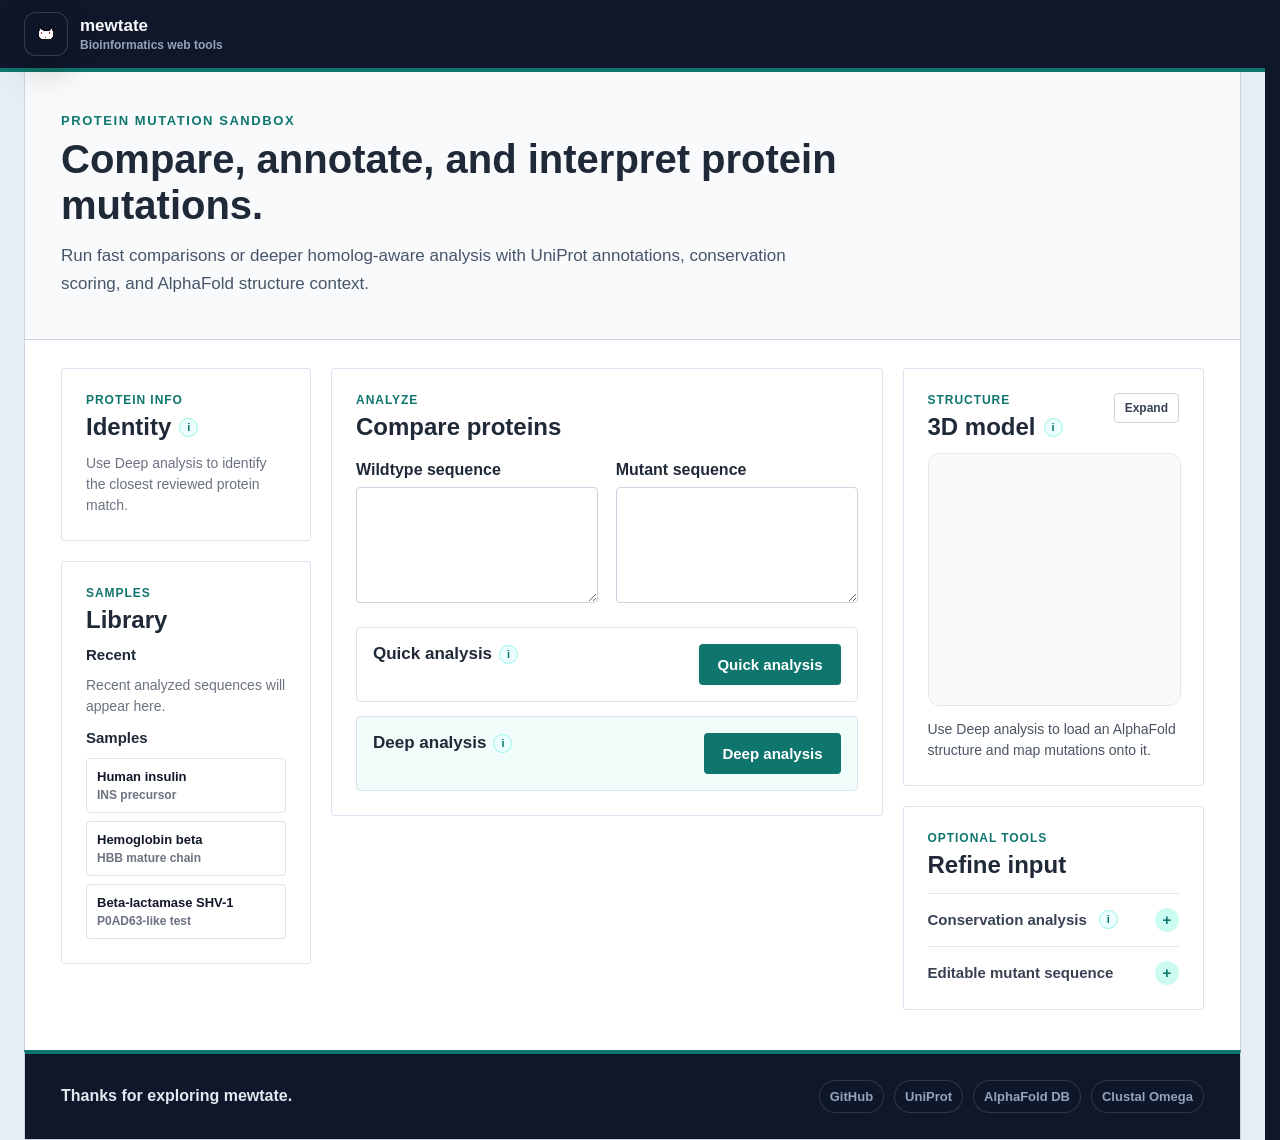
==== frontend/mutation-sandbox.html @ 22385731 "changed structure" ====
<!DOCTYPE html>
<html lang="en">
<head>
    <meta charset="UTF-8">
    <title>Mutation sandbox | mewtate</title>
    <link rel="icon" type="image/png" href="mewtateLogo.png">
    <link rel="stylesheet" href="style.css">
</head>
<body class="tool-page">
    <header class="site-header">
        <div class="brand-zone">
            <a class="brand-mark" href="index.html" aria-label="mewtate home">
                <img src="mewtateLogo.png" alt="mewtate logo">
            </a>
            <div class="brand-copy">
                <strong>mewtate</strong>
                <span>Bioinformatics web tools</span>
            </div>
        </div>
    </header>

    <main class="tool-main">
        <header class="tool-intro">
            <div>
                <p class="eyebrow">Protein mutation sandbox</p>
                <h1>Compare, annotate, and interpret protein mutations.</h1>
                <p class="hero-text">
                    Run fast comparisons or deeper homolog-aware analysis with UniProt annotations,
                    conservation scoring, and AlphaFold structure context.
                </p>
            </div>
        </header>

        <section class="workspace-grid">
            <div class="left-column">
                <aside class="panel info-panel">
                    <div class="panel-header compact">
                        <div>
                            <p class="panel-kicker">Protein info</p>
                            <h2>
                                Identity
                                <span class="info-tip" tabindex="0" data-tooltip="Deep analysis compares your sequence against UniProt matches so mewtate can show a likely protein name, organism, accession, and annotation source.">i</span>
                            </h2>
                        </div>
                    </div>

                    <div id="protein-info" class="protein-info">
                        <p class="empty-state">
                            Use Deep analysis to identify the closest reviewed protein match.
                        </p>
                    </div>
                </aside>

                <aside class="panel sequence-library-panel">
                    <div class="panel-header compact">
                        <div>
                            <p class="panel-kicker">Samples</p>
                            <h2>Library</h2>
                        </div>
                    </div>

                    <div class="sequence-library">
                        <h3>Recent</h3>
                        <div id="recent-sequences" class="sequence-list">
                            <p class="empty-state">Recent analyzed sequences will appear here.</p>
                        </div>

                        <h3>Samples</h3>
                        <div id="sample-sequences" class="sequence-list"></div>
                    </div>
                </aside>
            </div>

            <div class="main-column">
                <section class="panel sequence-panel">
                    <div class="panel-header">
                        <div>
                            <p class="panel-kicker">Analyze</p>
                            <h2>Compare proteins</h2>
                        </div>
                    </div>

                    <div class="sequence-input-grid">
                        <div>
                            <label for="wildtype-sequence">Wildtype sequence</label>
                            <textarea id="wildtype-sequence" rows="5"></textarea>
                        </div>

                        <div>
                            <label for="mutant-sequence">Mutant sequence</label>
                            <textarea id="mutant-sequence" rows="5"></textarea>
                        </div>
                    </div>

                    <div class="analysis-actions">
                        <div class="analysis-option">
                            <div>
                                <h3>
                                    Quick analysis
                                    <span class="info-tip" tabindex="0" data-tooltip="Compares wildtype and mutant sequences directly. It uses a pasted aligned FASTA if available, but skips remote homolog search and UniProt feature lookup.">i</span>
                                </h3>
                            </div>
                            <button id="quick-analysis-button">Quick analysis</button>
                        </div>

                        <div class="analysis-option deep-analysis">
                            <div>
                                <h3>
                                    Deep analysis
                                    <span class="info-tip" tabindex="0" data-tooltip="Runs the full workflow: identifies likely homologs, builds an alignment, calculates conservation, fetches UniProt functional regions, and maps mutations onto structure when possible.">i</span>
                                </h3>
                                <div id="deep-analysis-progress" class="progress-bar hidden">
                                    <span></span>
                                </div>
                                <p id="deep-analysis-status" class="tool-status"></p>
                            </div>
                            <button id="deep-analysis-button">Deep analysis</button>
                        </div>
                    </div>
                </section>

                <section id="results"></section>
            </div>

            <div class="right-column">
                <aside class="panel structure-panel" id="structure-panel">
                    <div class="panel-header compact">
                        <div>
                            <p class="panel-kicker">Structure</p>
                            <h2>
                                3D model
                                <span class="info-tip" tabindex="0" data-tooltip="When AlphaFold has a predicted structure for the matched protein, substitutions and deletions are highlighted near the affected residue positions.">i</span>
                            </h2>
                        </div>
                        <button id="structure-expand-button" class="icon-action" type="button">Expand</button>
                    </div>

                    <div id="structure-viewer" class="structure-viewer"></div>
                    <p id="structure-status" class="tool-status">
                        Use Deep analysis to load an AlphaFold structure and map mutations onto it.
                    </p>
                </aside>

                <aside class="panel tools-panel">
                    <div class="panel-header compact">
                        <div>
                            <p class="panel-kicker">Optional tools</p>
                            <h2>Refine input</h2>
                        </div>
                    </div>

                    <details class="tool-drawer">
                        <summary>
                            Conservation analysis
                            <span class="info-tip" tabindex="0" data-tooltip="Conservation estimates how often each residue is preserved across homologous proteins. Mutations at highly conserved positions are treated as more biologically important.">i</span>
                        </summary>
                        <div class="homolog-search">
                            <p class="tool-description">
                                Paste your own pre-aligned homolog sequences below. Quick and deep analysis will use
                                this custom alignment instead of an automatically generated homolog alignment.
                            </p>
                        </div>
                        <label for="aligned-fasta">Custom aligned FASTA</label>
                        <textarea id="aligned-fasta" rows="7" placeholder=">seq1&#10;MKTFFVLLL&#10;>seq2&#10;MKTFFILLL&#10;>seq3&#10;MKTYFVLLL"></textarea>
                    </details>

                    <details class="tool-drawer">
                        <summary>Editable mutant sequence</summary>
                        <button id="load-sequence-button">Load sequence into editor</button>

                        <div class="mutation-modes">
                            <button id="substitute-mode-button">Substitute</button>
                            <button id="insert-mode-button">Insert</button>
                            <button id="delete-mode-button">Delete</button>
                        </div>

                        <div id="sequence-editor"></div>

                        <h3>Amino acid palette</h3>
                        <div id="amino-acid-palette"></div>

                        <div id="amino-acid-legend" class="hidden">
                            <div class="legend">
                                <span class="legend-item aa-nonpolar">Nonpolar / hydrophobic</span>
                                <span class="legend-item aa-polar">Polar uncharged</span>
                                <span class="legend-item aa-positive">Positively charged</span>
                                <span class="legend-item aa-negative">Negatively charged</span>
                            </div>
                        </div>
                    </details>
                </aside>
            </div>
        </section>
    </main>

    <footer class="site-footer">
        <div>
            <p>Thanks for exploring mewtate.</p>
        </div>

        <div class="footer-links">
            <a href="https://github.com/Buuber28" target="_blank" rel="noreferrer">GitHub</a>
            <a href="https://www.uniprot.org/" target="_blank" rel="noreferrer">UniProt</a>
            <a href="https://alphafold.ebi.ac.uk/" target="_blank" rel="noreferrer">AlphaFold DB</a>
            <a href="https://www.ebi.ac.uk/jdispatcher/msa/clustalo" target="_blank" rel="noreferrer">Clustal Omega</a>
        </div>
    </footer>

    <script src="vendor/3Dmol-min.js"></script>
    <script src="app.js?v=conservation-details"></script>
</body>
</html>
---- frontend/style.css ----
html {
    min-height: 100%;
    background: #0f172a;
    scrollbar-gutter: stable;
}

body {
    font-family: Inter, Arial, sans-serif;
    background:
        radial-gradient(circle at 18% 0%, rgba(45, 212, 191, 0.12), transparent 30%),
        linear-gradient(135deg, #0f172a 0%, #111827 42%, #1f2937 100%);
    background-color: #0f172a;
    color: #dbe4f0;
    margin: 0;
    min-height: 100vh;
    overflow-y: scroll;
    padding: 0 24px 48px;
}

main {
    max-width: 1480px;
    margin: 0 auto;
}

.site-header {
    position: relative;
    top: 0;
    z-index: 15;
    display: flex;
    align-items: center;
    max-width: 1480px;
    margin: 0 auto 28px;
    padding: 14px 0;
}

.brand-zone {
    position: relative;
    display: flex;
    align-items: center;
    gap: 12px;
    width: fit-content;
}

.brand-mark {
    display: inline-flex;
    width: 42px;
    height: 42px;
    align-items: center;
    justify-content: center;
    overflow: hidden;
    border: 1px solid rgba(148, 163, 184, 0.28);
    border-radius: 12px;
    background: rgba(15, 23, 42, 0.72);
    box-shadow: 0 14px 34px rgba(0, 0, 0, 0.26);
}

.brand-mark img {
    width: 32px;
    height: 32px;
    object-fit: contain;
}

.brand-copy {
    display: grid;
    gap: 2px;
}

.brand-copy strong {
    color: #f8fafc;
    font-size: 17px;
}

.brand-copy span {
    color: #94a3b8;
    font-size: 12px;
    font-weight: 700;
}

.header-link {
    color: #cbd5e1;
    font-size: 14px;
    font-weight: 800;
    text-decoration: none;
}

.header-link:hover {
    color: #99f6e4;
}

.hero {
    display: grid;
    grid-template-columns: minmax(0, 1fr);
    gap: 24px;
    align-items: end;
    margin-bottom: 28px;
    padding: 20px 0 8px;
}

.eyebrow {
    text-transform: uppercase;
    letter-spacing: 0.12em;
    font-size: 13px;
    font-weight: 700;
    color: #5eead4;
    margin-bottom: 8px;
}

.hero h1 {
    max-width: 920px;
    color: #f8fafc;
    font-size: 44px;
    line-height: 1.05;
    margin: 0;
    letter-spacing: 0;
}

.hero-text {
    max-width: 760px;
    font-size: 17px;
    line-height: 1.6;
    color: #cbd5e1;
    margin-top: 16px;
}

.workspace-grid {
    display: grid;
    grid-template-columns: minmax(180px, 0.68fr) minmax(430px, 1.5fr) minmax(260px, 0.82fr);
    gap: 20px;
    align-items: start;
}

.main-column {
    display: grid;
    gap: 20px;
    min-width: 0;
}

.left-column {
    display: grid;
    gap: 20px;
}

.right-column {
    display: grid;
    gap: 20px;
}

.panel {
    background: rgba(248, 250, 252, 0.96);
    border: 1px solid rgba(203, 213, 225, 0.72);
    border-radius: 16px;
    padding: 24px;
    color: #1f2937;
    box-shadow: 0 20px 60px rgba(0, 0, 0, 0.22);
}

.panel-header {
    display: flex;
    justify-content: space-between;
    gap: 18px;
    align-items: flex-start;
    margin-bottom: 20px;
}

.panel-header.compact {
    margin-bottom: 12px;
}

.icon-action {
    align-self: flex-start;
    padding: 7px 10px;
    border: 1px solid #cbd5e1;
    border-radius: 8px;
    background: #ffffff;
    color: #374151;
    font-size: 12px;
    font-weight: 800;
}

.icon-action:hover {
    background: #ecfeff;
    color: #0f766e;
}

.panel-kicker {
    margin: 0 0 6px;
    color: #0f766e;
    font-size: 12px;
    font-weight: 800;
    letter-spacing: 0.08em;
    text-transform: uppercase;
}

.panel h2 {
    display: flex;
    align-items: center;
    gap: 8px;
    margin: 0;
    font-size: 24px;
}

.protein-info {
    display: grid;
    gap: 14px;
}

.empty-state {
    margin: 0;
    color: #6b7280;
    font-size: 14px;
    line-height: 1.5;
}

.protein-match h3 {
    margin: 12px 0 16px;
    font-size: 17px;
    line-height: 1.35;
    overflow-wrap: anywhere;
}

.match-badge {
    display: inline-flex;
    padding: 5px 9px;
    border-radius: 999px;
    background: #ccfbf1;
    color: #0f766e;
    font-size: 12px;
    font-weight: 800;
}

.protein-match dl {
    display: grid;
    gap: 10px;
    margin: 0;
}

.protein-match dl div {
    display: flex;
    justify-content: space-between;
    gap: 12px;
    padding-top: 10px;
    border-top: 1px solid #e5e7eb;
}

.protein-match dt {
    color: #6b7280;
    font-size: 13px;
    font-weight: 700;
}

.protein-match dd {
    margin: 0;
    color: #111827;
    font-size: 13px;
    font-weight: 800;
    text-align: right;
}

.sequence-library {
    display: grid;
    gap: 12px;
}

.sequence-library h3 {
    margin: 0;
    font-size: 15px;
}

.sequence-list {
    display: grid;
    gap: 8px;
}

.structure-panel {
    overflow: visible;
}

.structure-viewer {
    position: relative;
    contain: layout paint;
    width: 100%;
    aspect-ratio: 1 / 1;
    min-height: 220px;
    margin-bottom: 12px;
    overflow: hidden;
    border: 1px solid #e5e7eb;
    border-radius: 12px;
    background: #f8fafc;
}

.structure-viewer canvas,
.structure-viewer > div {
    display: block;
    position: absolute !important;
    inset: 0;
    width: 100% !important;
    height: 100% !important;
}

.structure-panel.expanded {
    position: fixed;
    inset: 28px;
    z-index: 20;
    display: grid;
    grid-template-rows: auto minmax(0, 1fr) auto;
    max-width: none;
    overflow: hidden;
}

.structure-panel.expanded .structure-viewer {
    aspect-ratio: auto;
    min-height: 0;
    height: 100%;
}

.structure-panel.expanded::before {
    content: "";
    position: fixed;
    inset: 0;
    z-index: -1;
    background: rgba(15, 23, 42, 0.34);
}

.sequence-preset {
    width: 100%;
    padding: 10px;
    border: 1px solid #dbe3f0;
    border-radius: 10px;
    background: #fafafa;
    color: #111827;
    text-align: left;
}

.sequence-preset:hover {
    background: #ecfeff;
}

.sequence-preset strong {
    display: block;
    font-size: 13px;
}

.sequence-preset span {
    display: block;
    margin-top: 4px;
    color: #6b7280;
    font-size: 12px;
    font-weight: 600;
}

.sequence-input-grid {
    display: grid;
    grid-template-columns: repeat(2, minmax(0, 1fr));
    gap: 18px;
}

.analysis-actions {
    display: grid;
    gap: 14px;
    margin-top: 20px;
}

.analysis-option {
    display: grid;
    grid-template-columns: minmax(0, 1fr) auto;
    gap: 18px;
    align-items: start;
    padding: 16px;
    border: 1px solid #dbe3f0;
    border-radius: 12px;
    background: #ffffff;
}

.analysis-option h3 {
    display: flex;
    align-items: center;
    gap: 7px;
    margin: 0 0 6px;
    font-size: 17px;
}

.info-tip {
    position: relative;
    display: inline-flex;
    flex: 0 0 auto;
    align-items: center;
    justify-content: center;
    width: 17px;
    height: 17px;
    border: 1px solid #99f6e4;
    border-radius: 50%;
    background: #ecfeff;
    color: #0f766e;
    font-size: 11px;
    font-weight: 800;
    line-height: 1;
    cursor: help;
}

.info-tip::after {
    content: attr(data-tooltip);
    position: absolute;
    left: 50%;
    bottom: calc(100% + 9px);
    z-index: 30;
    width: min(260px, 72vw);
    padding: 10px 12px;
    border: 1px solid #cbd5e1;
    border-radius: 10px;
    background: #0f172a;
    color: #f8fafc;
    box-shadow: 0 16px 36px rgba(15, 23, 42, 0.24);
    font-family: Inter, Arial, sans-serif;
    font-size: 12px;
    font-weight: 600;
    line-height: 1.45;
    text-align: left;
    text-transform: none;
    transform: translateX(-50%) translateY(4px);
    opacity: 0;
    pointer-events: none;
    transition: opacity 0.15s ease, transform 0.15s ease;
}

.info-tip:hover::after,
.info-tip:focus-visible::after {
    transform: translateX(-50%) translateY(0);
    opacity: 1;
}

.analysis-option p {
    margin: 0;
    color: #4b5563;
    font-size: 14px;
    line-height: 1.5;
}

.deep-analysis {
    background: #f0fdfa;
}

label {
    display: block;
    margin-top: 0;
    font-weight: bold;
}

textarea {
    width: 100%;
    margin-top: 8px;
    padding: 12px;
    border: 1px solid #cbd5e1;
    border-radius: 10px;
    background: #ffffff;
    color: #111827;
    font-family: monospace;
    font-size: 16px;
    box-sizing: border-box;
}

button {
    margin-top: 0;
    padding: 12px 18px;
    font-size: 15px;
    font-weight: 700;
    cursor: pointer;
    border: none;
    border-radius: 10px;
    background: #0f766e;
    color: white;
}

.tool-drawer {
    border-top: 1px solid #e5e7eb;
    padding-top: 14px;
    margin-top: 14px;
}

.tool-drawer summary {
    cursor: pointer;
    color: #374151;
    font-size: 15px;
    font-weight: 700;
    list-style: none;
    display: flex;
    justify-content: space-between;
    align-items: center;
    gap: 12px;
}

.tool-drawer summary .info-tip {
    margin-right: auto;
}

.tool-drawer summary::-webkit-details-marker {
    display: none;
}

.tool-drawer summary::after {
    content: "+";
    display: inline-flex;
    justify-content: center;
    align-items: center;
    width: 24px;
    height: 24px;
    border-radius: 50%;
    background: #ccfbf1;
    color: #0f766e;
}

.tool-drawer[open] summary::after {
    content: "-";
}

.tool-drawer[open] summary {
    margin-bottom: 16px;
}

.tool-drawer h3 {
    margin: 18px 0 0;
    font-size: 16px;
}

.tool-drawer label {
    margin-top: 0;
    color: #4b5563;
    font-size: 13px;
    font-weight: 600;
}

.insert-slot {
    width: 24px;
    height: 34px;
    border-radius: 8px;
    border: 1px dashed #9ca3af;
    background: #f9fafb;
    color: #6b7280;
    font-weight: bold;
    padding: 0;
    margin-top: 0;
}

.insert-slot:hover {
    background: #ccfbf1;
    border-color: #0f766e;
    color: #0f766e;
}

.insert-slot.selected-insert-slot {
    background: #0f766e;
    border-color: #0f766e;
    color: white;
}

.editable-residue:disabled {
    cursor: default;
    opacity: 1;
}

button:hover {
    background: #115e59;
}

button:disabled {
    cursor: wait;
    opacity: 0.65;
}

.homolog-search {
    display: grid;
    gap: 10px;
    margin-bottom: 18px;
}

.homolog-search button {
    justify-self: start;
}

.tool-status {
    margin: 0;
    color: #4b5563;
    font-size: 14px;
    line-height: 1.5;
}

.tool-description {
    margin: 0;
    color: #4b5563;
    font-size: 14px;
    line-height: 1.5;
}

.tool-status.error {
    color: darkred;
    font-weight: 700;
}

.tool-status.success {
    color: #166534;
    font-weight: 700;
}

.tool-status.success::before {
    content: "✓";
    display: inline-flex;
    align-items: center;
    justify-content: center;
    width: 18px;
    height: 18px;
    margin-right: 6px;
    border-radius: 50%;
    background: #dcfce7;
    color: #166534;
    font-size: 12px;
}

.progress-bar {
    height: 8px;
    overflow: hidden;
    border-radius: 999px;
    background: #e5e7eb;
}

.progress-bar span {
    display: block;
    width: 42%;
    height: 100%;
    border-radius: inherit;
    background: linear-gradient(90deg, #5eead4, #0f766e);
    animation: progress-slide 1.25s ease-in-out infinite;
}

@keyframes progress-slide {
    0% {
        transform: translateX(-110%);
    }

    100% {
        transform: translateX(260%);
    }
}

.editable-residue,
.amino-acid-block {
    margin-top: 0;
    padding: 0;
    color: #1f2937;
}
.mutation-modes {
    display: flex;
    gap: 10px;
    margin-top: 18px;
    margin-bottom: 18px;
}

.mutation-modes button {
    background: #e5e7eb;
    color: #111827;
}

.mutation-modes button:hover {
    background: #d1d5db;
}
.mutation-modes button.active-mode {
    background: #0f766e;
    color: white;
}


#results {
    min-width: 0;
    padding: 24px;
    border: 1px solid rgba(203, 213, 225, 0.72);
    border-radius: 16px;
    background: rgba(248, 250, 252, 0.96);
    color: #1f2937;
    box-shadow: 0 20px 60px rgba(0, 0, 0, 0.22);
}

#results:empty {
    display: none;
}

li {
    margin-bottom: 20px;
}

.error {
    color: darkred;
    font-weight: bold;
}

.sequence-visualization {
    margin-top: 16px;
    margin-bottom: 28px;
    padding: 12px;
    background: #fafafa;
    border: 1px solid #ddd;
    border-radius: 10px;
    max-height: 150px;
    max-width: 100%;
    overflow: auto;
}

.sequence-row {
    display: flex;
    align-items: flex-start;
    margin-bottom: 8px;
    width: max-content;
    max-width: none;
}

.sequence-label {
    position: sticky;
    left: 0;
    z-index: 1;
    width: 42px;
    font-weight: bold;
    font-family: monospace;
    background: #fafafa;
}

.sequence-tiles {
    display: flex;
    flex-wrap: nowrap;
    gap: 4px;
}

.residue-tile {
    display: inline-flex;
    align-items: center;
    justify-content: center;
    width: 24px;
    height: 24px;
    font-size: 13px;
    font-family: monospace;
    font-weight: bold;
    background: #e8e8e8;
    border-radius: 6px;
    border: 1px solid #ccc;
}

.residue-tile.changed {
    background: #ffd6a5;
    border-color: #cc7a00;
}

.conservation-heatmap {
    display: flex;
    flex-wrap: wrap;
    gap: 4px;
    margin-top: 12px;
    margin-bottom: 28px;
    padding: 16px;
    background: #fafafa;
    border: 1px solid #ddd;
    border-radius: 10px;
}

.conservation-legend {
    display: grid;
    grid-template-columns: auto minmax(140px, 240px) auto;
    align-items: center;
    gap: 10px;
    margin-top: 10px;
    color: #4b5563;
    font-size: 13px;
    font-weight: 700;
}

.conservation-gradient {
    height: 10px;
    border-radius: 999px;
    border: 1px solid #fecdd3;
    background: linear-gradient(90deg, hsl(350, 48%, 96%), hsl(350, 90%, 44%));
}

.conservation-tile {
    display: inline-flex;
    align-items: center;
    justify-content: center;
    width: 24px;
    height: 24px;
    font-size: 13px;
    border-radius: 6px;
    border: 1px solid #ccc;
    font-family: monospace;
    font-weight: bold;
}

.functional-region-list {
    display: flex;
    flex-wrap: wrap;
    gap: 8px;
    margin: 12px 0 28px;
}

.functional-region-chip {
    padding: 6px 9px;
    border: 1px solid #99f6e4;
    border-radius: 999px;
    background: #ccfbf1;
    color: #0f766e;
    font-size: 13px;
    font-weight: 700;
}

.substitution-list {
    display: grid;
    gap: 16px;
}

.substitution-card {
    padding: 18px;
    border-radius: 12px;
    border: 1px solid #ddd;
    background: #fafafa;
}

.substitution-header {
    display: flex;
    justify-content: space-between;
    align-items: center;
    margin-bottom: 10px;
}

.substitution-header strong {
    font-size: 20px;
    font-family: monospace;
}

.substitution-header span {
    padding: 4px 10px;
    border-radius: 999px;
    font-size: 13px;
    font-weight: bold;
    text-transform: uppercase;
}

.substitution-details {
    display: grid;
    grid-template-columns: repeat(auto-fit, minmax(130px, 1fr));
    gap: 12px;
    margin-top: 14px;
}

.substitution-details div {
    padding: 10px;
    background: white;
    border-radius: 8px;
    border: 1px solid #e0e0e0;
}

.severity-low .substitution-header span {
    background: #d8f3dc;
    color: #1b5e20;
}

.severity-moderate .substitution-header span {
    background: #fff3bf;
    color: #7a4f00;
}

.severity-high .substitution-header span {
    background: #ffd6d6;
    color: #8a0000;
}

#sequence-editor,
#amino-acid-palette {
    display: flex;
    flex-wrap: wrap;
    gap: 6px;
    margin-top: 12px;
    margin-bottom: 24px;
}

.editable-residue,
.amino-acid-block {
    width: 34px;
    height: 34px;
    border-radius: 8px;
    border: 1px solid #ccc;
    background: #eeeeee;
    font-family: monospace;
    font-weight: bold;
    cursor: pointer;
}

.editable-residue:hover,
.amino-acid-block:hover {
    background: #ddd;
}

.editable-residue.selected {
    background: #ccfbf1;
    border-color: #0f766e;
}

.aa-nonpolar {
    background: #d8f3dc;
    border-color: #95d5b2;
}

.aa-polar {
    background: #dbeafe;
    border-color: #93c5fd;
}

.aa-positive {
    background: #fde2e2;
    border-color: #fca5a5;
}

.aa-negative {
    background: #ede9fe;
    border-color: #c4b5fd;
}

.legend {
    display: flex;
    flex-wrap: wrap;
    gap: 8px;
    margin-bottom: 24px;
}

.legend-item {
    padding: 6px 10px;
    border-radius: 999px;
    border: 1px solid #ccc;
    font-size: 13px;
    font-weight: bold;
}
.hidden {
    display: none;
}

.home-page,
.tool-page {
    background: #e7edf4;
    color: #1f2937;
    padding-bottom: 0;
}

.home-page .site-header,
.tool-page .site-header {
    justify-content: space-between;
    max-width: none;
    min-height: 72px;
    box-sizing: border-box;
    margin: 0 -24px;
    padding: 12px max(24px, calc((100vw - 1280px) / 2 + 24px));
    border-bottom: 4px solid #0f766e;
    background: #0f172a;
}

.home-page .brand-mark,
.tool-page .brand-mark {
    border-color: rgba(148, 163, 184, 0.28);
    background: rgba(15, 23, 42, 0.72);
    box-shadow: 0 14px 34px rgba(0, 0, 0, 0.22);
}

.home-page .brand-copy strong,
.tool-page .brand-copy strong {
    color: #f8fafc;
}

.home-page .brand-copy span,
.tool-page .brand-copy span,
.home-page .header-link,
.tool-page .header-link {
    color: #94a3b8;
}

.home-page .header-link:hover,
.tool-page .header-link:hover {
    color: #99f6e4;
}

.home-main,
.tool-main {
    max-width: 1280px;
    padding: 0 0 40px;
    background: #ffffff;
    border-right: 1px solid #cbd5e1;
    border-left: 1px solid #cbd5e1;
}

.tool-intro {
    padding: 28px 36px 24px;
    border-bottom: 1px solid #cbd5e1;
    background: #f8fafc;
}

.tool-intro h1 {
    max-width: 900px;
    margin: 0;
    color: #1f2937;
    font-size: 40px;
    line-height: 1.15;
    letter-spacing: 0;
}

.tool-intro .hero-text {
    max-width: 780px;
    color: #475569;
    font-size: 17px;
    line-height: 1.65;
    margin-top: 14px;
}

.home-page .eyebrow,
.tool-page .eyebrow {
    color: #0f766e;
}

.section-heading {
    margin-bottom: 18px;
}

.section-heading h2 {
    margin: 0;
    color: #1f2937;
    font-size: 26px;
}

.tool-directory {
    padding: 28px 36px 40px;
}

.tool-row {
    display: grid;
    grid-template-columns: minmax(0, 1fr) auto;
    gap: 28px;
    align-items: center;
    padding: 22px 0;
    border-top: 1px solid #dbe3f0;
    color: inherit;
    text-decoration: none;
}

.tool-row:last-child {
    border-bottom: 1px solid #dbe3f0;
}

.tool-row h3 {
    margin: 0 0 8px;
    color: #1f2937;
    font-size: 24px;
}

.tool-row p {
    max-width: 820px;
    margin: 0;
    color: #475569;
    font-size: 15px;
    line-height: 1.6;
}

.tool-row > span {
    color: #0f766e;
    font-size: 14px;
    font-weight: 800;
}

.tool-row:hover h3,
.tool-row:hover > span {
    color: #0f766e;
}

.tool-type {
    margin-bottom: 6px !important;
    color: #0f766e !important;
    font-size: 12px;
    font-weight: 800;
    letter-spacing: 0.08em;
    text-transform: uppercase;
}

.tool-page .workspace-grid {
    padding: 28px 36px 0;
}

.tool-page .panel,
.tool-page #results {
    border-color: #dbe3f0;
    border-radius: 3px;
    background: #ffffff;
    box-shadow: none;
}

.tool-page .analysis-option,
.tool-page .sequence-preset,
.tool-page .sequence-visualization,
.tool-page .conservation-heatmap,
.tool-page .substitution-card {
    border-radius: 4px;
    background: #ffffff;
}

.tool-page .deep-analysis {
    background: #f0fdfa;
}

.tool-page textarea {
    border-radius: 4px;
}

.tool-page button,
.tool-page .icon-action {
    border-radius: 4px;
}

.site-footer {
    display: grid;
    grid-template-columns: minmax(260px, 1fr) auto;
    gap: 32px;
    align-items: center;
    max-width: 1280px;
    margin: 0 auto;
    padding: 26px 36px;
    border: 1px solid #cbd5e1;
    border-top: 4px solid #0f766e;
    border-radius: 0;
    background: #0f172a;
    color: #cbd5e1;
    box-shadow: none;
    box-sizing: border-box;
}

.site-footer p {
    max-width: 560px;
    margin: 0;
    color: #e2e8f0;
    font-weight: 700;
    line-height: 1.6;
}

.footer-links {
    display: flex;
    flex-wrap: wrap;
    justify-content: flex-end;
    gap: 10px;
}

.footer-links a {
    padding: 8px 10px;
    border: 1px solid rgba(148, 163, 184, 0.24);
    border-radius: 999px;
    background: rgba(15, 23, 42, 0.5);
    color: #94a3b8;
    font-size: 13px;
    font-weight: 700;
    text-decoration: none;
}

.footer-links a:hover {
    color: #99f6e4;
    border-color: rgba(45, 212, 191, 0.4);
}

@media (max-width: 780px) {
    body {
        padding: 0 16px 32px;
    }

    .workspace-grid,
    .sequence-input-grid,
    .hero,
    .site-footer {
        grid-template-columns: 1fr;
    }

    .footer-links {
        justify-content: flex-start;
    }

    .panel-header {
        display: block;
    }

    .analysis-option {
        grid-template-columns: 1fr;
    }

    .analysis-option button {
        margin-top: 16px;
        width: 100%;
    }
}
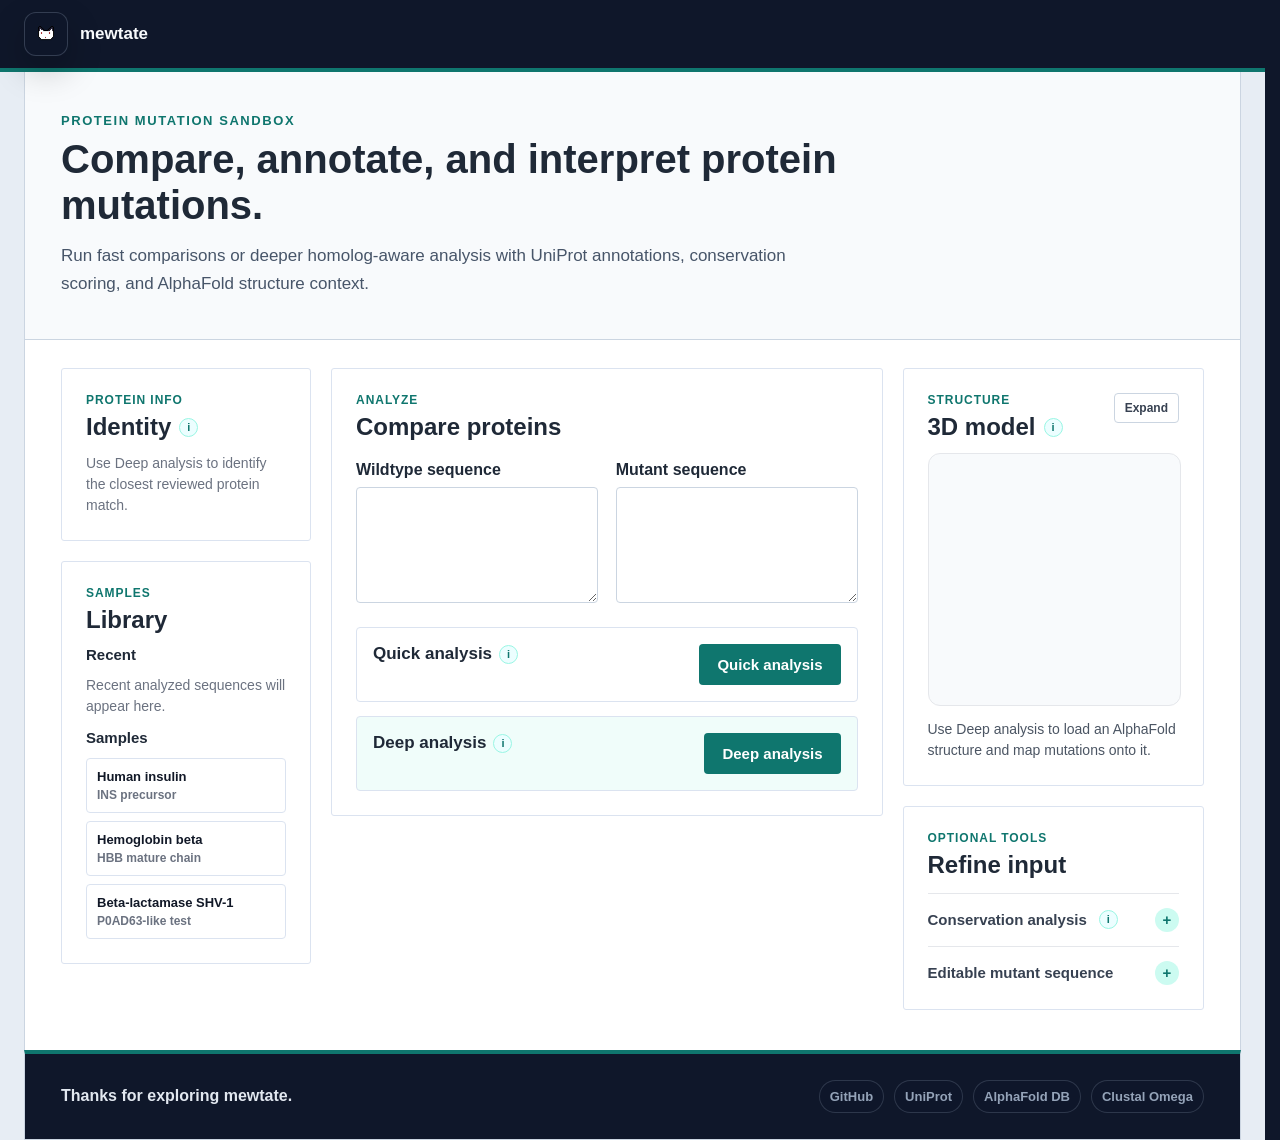
==== commit b8700fd6: "changed front page and added description" ====
--- a/frontend/mutation-sandbox.html
+++ b/frontend/mutation-sandbox.html
@@ -2,6 +2,7 @@
 <html lang="en">
 <head>
     <meta charset="UTF-8">
+    <meta name="viewport" content="width=device-width, initial-scale=1.0">
     <title>Mutation sandbox | mewtate</title>
     <link rel="icon" type="image/png" href="mewtateLogo.png">
     <link rel="stylesheet" href="style.css">
@@ -14,7 +15,6 @@
             </a>
             <div class="brand-copy">
                 <strong>mewtate</strong>
-                <span>Bioinformatics web tools</span>
             </div>
         </div>
     </header>
--- a/frontend/style.css
+++ b/frontend/style.css
@@ -62,7 +62,7 @@
 
 .brand-copy {
     display: grid;
-    gap: 2px;
+    gap: 0;
 }
 
 .brand-copy strong {
@@ -1031,9 +1031,9 @@
 
 .tool-row {
     display: grid;
-    grid-template-columns: minmax(0, 1fr) auto;
-    gap: 28px;
-    align-items: center;
+    grid-template-columns: minmax(0, 1fr);
+    gap: 8px;
+    align-items: start;
     padding: 22px 0;
     border-top: 1px solid #dbe3f0;
     color: inherit;
@@ -1058,15 +1058,23 @@
     line-height: 1.6;
 }
 
-.tool-row > span {
+.tool-row:hover h3 {
     color: #0f766e;
-    font-size: 14px;
-    font-weight: 800;
-}
-
-.tool-row:hover h3,
-.tool-row:hover > span {
-    color: #0f766e;
+}
+
+.tool-hover-description {
+    max-height: 0;
+    opacity: 0;
+    overflow: hidden;
+    transform: translateY(-2px);
+    transition: max-height 0.18s ease, opacity 0.18s ease, transform 0.18s ease;
+}
+
+.tool-row:hover .tool-hover-description,
+.tool-row:focus-visible .tool-hover-description {
+    max-height: 80px;
+    opacity: 1;
+    transform: translateY(0);
 }
 
 .tool-type {
@@ -1165,6 +1173,86 @@
         padding: 0 16px 32px;
     }
 
+    .home-page .site-header,
+    .tool-page .site-header {
+        min-height: 68px;
+        margin: 0 -16px;
+        padding: 12px 16px;
+    }
+
+    .brand-zone {
+        gap: 10px;
+        min-width: 0;
+    }
+
+    .brand-mark {
+        width: 40px;
+        height: 40px;
+        border-radius: 8px;
+    }
+
+    .brand-mark img {
+        width: 30px;
+        height: 30px;
+    }
+
+    .brand-copy {
+        min-width: 0;
+    }
+
+    .brand-copy strong {
+        font-size: 16px;
+    }
+
+    .brand-copy span {
+        font-size: 11px;
+        white-space: nowrap;
+    }
+
+    .home-main,
+    .tool-main {
+        width: 100%;
+        border-right: 1px solid #cbd5e1;
+        border-left: 1px solid #cbd5e1;
+        box-sizing: border-box;
+    }
+
+    .tool-directory {
+        padding: 22px 18px 28px;
+    }
+
+    .tool-row {
+        grid-template-columns: 1fr;
+        gap: 10px;
+        padding: 18px 0;
+    }
+
+    .tool-row h3 {
+        font-size: 22px;
+    }
+
+    .tool-row > span {
+        justify-self: start;
+    }
+
+    .tool-intro {
+        padding: 22px 18px 20px;
+    }
+
+    .tool-intro h1 {
+        font-size: 30px;
+        line-height: 1.18;
+    }
+
+    .tool-intro .hero-text {
+        font-size: 15px;
+        line-height: 1.55;
+    }
+
+    .tool-page .workspace-grid {
+        padding: 18px 14px 0;
+    }
+
     .workspace-grid,
     .sequence-input-grid,
     .hero,
@@ -1172,8 +1260,34 @@
         grid-template-columns: 1fr;
     }
 
+    .workspace-grid,
+    .main-column,
+    .left-column,
+    .right-column {
+        gap: 14px;
+    }
+
+    .panel,
+    #results {
+        padding: 18px;
+    }
+
+    .panel h2 {
+        font-size: 21px;
+    }
+
+    .analysis-option {
+        gap: 12px;
+        padding: 14px;
+    }
+
     .footer-links {
         justify-content: flex-start;
+    }
+
+    .site-footer {
+        gap: 18px;
+        padding: 22px 18px;
     }
 
     .panel-header {
